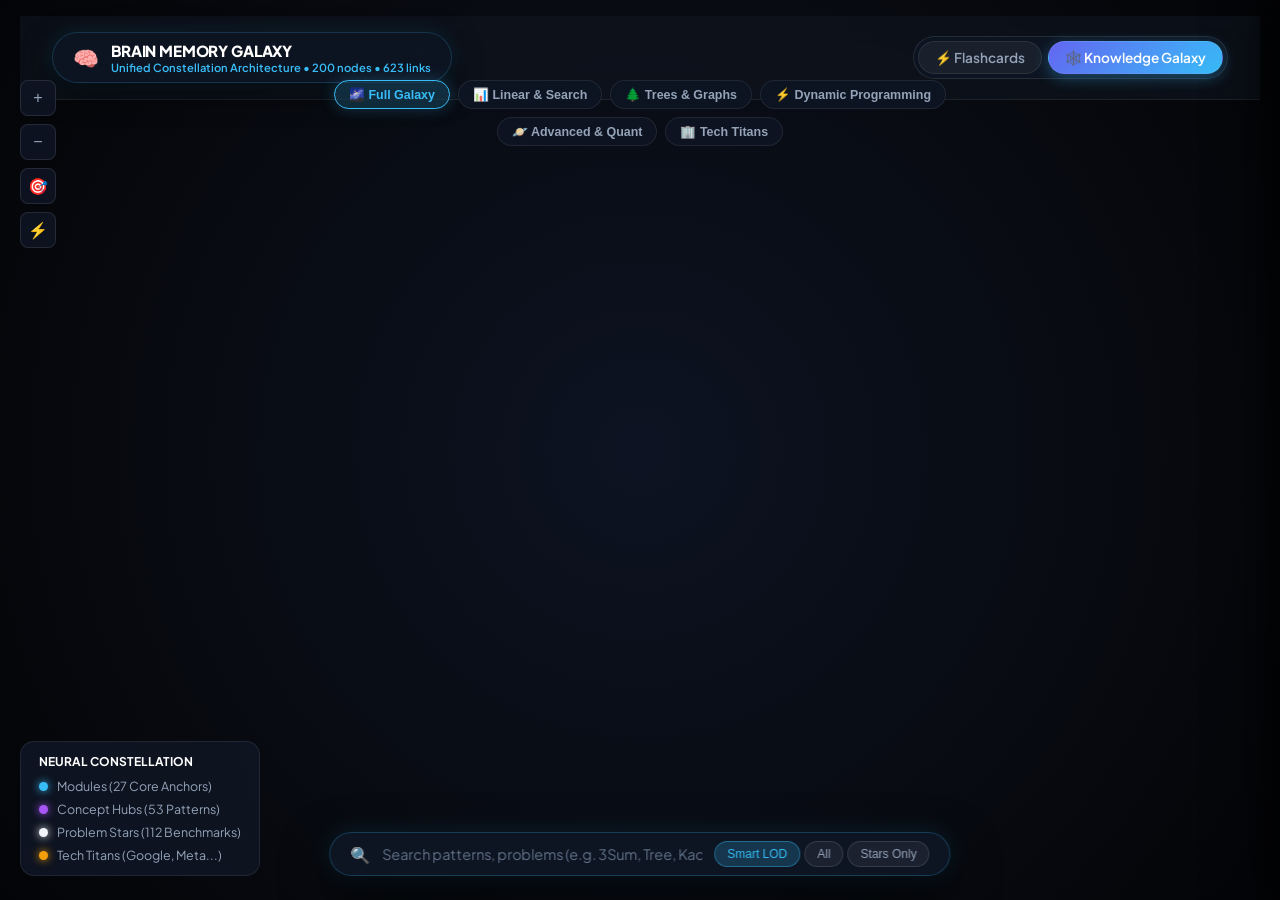
==== ui/graph.html @ ee2dd15b "feat(galaxy): unify constellation architecture, eliminate clumping, and add brain memory model" ====
<!DOCTYPE html>
<html lang="en">
<head>
  <meta charset="UTF-8">
  <meta name="viewport" content="width=device-width, initial-scale=1.0">
  <title>Brain Memory Galaxy — Nithin's Master DSA Knowledge Graph</title>
  <meta name="description" content="Luminous, organic constellation knowledge graph mapping 27 modules, 53 concepts, mental triggers, invariants, and progressive problem ladders.">
  <link rel="stylesheet" href="style.css">
  <script src="https://d3js.org/d3.v7.min.js"></script>
  <style>
    /* Luminous Deep Space Canvas Styling */
    body {
      overflow: hidden;
      margin: 0;
      padding: 0;
      background: radial-gradient(circle at 50% 50%, #0d1322 0%, #07090e 70%, #030407 100%);
      user-select: none;
      font-family: 'Plus Jakarta Sans', -apple-system, BlinkMacSystemFont, sans-serif;
    }

    #graph-container {
      position: absolute;
      top: 0;
      left: 0;
      width: 100vw;
      height: 100vh;
      z-index: 1;
    }

    /* Top Floating Navigation */
    .top-nav {
      position: absolute;
      top: 16px;
      left: 20px;
      right: 20px;
      display: flex;
      justify-content: space-between;
      align-items: center;
      z-index: 20;
      pointer-events: none;
    }

    .top-nav > * {
      pointer-events: auto;
    }

    .nav-brand {
      display: flex;
      align-items: center;
      gap: 12px;
      background: rgba(15, 22, 36, 0.85);
      backdrop-filter: blur(16px);
      border: 1px solid rgba(56, 189, 248, 0.2);
      padding: 8px 20px;
      border-radius: var(--radius-full);
      box-shadow: 0 10px 30px rgba(0,0,0,0.6), 0 0 20px rgba(56, 189, 248, 0.15);
    }

    .nav-tabs {
      display: flex;
      gap: 6px;
      background: rgba(15, 22, 36, 0.85);
      backdrop-filter: blur(16px);
      padding: 4px;
      border-radius: var(--radius-full);
      border: 1px solid rgba(255, 255, 255, 0.1);
    }

    .nav-btn {
      padding: 7px 16px;
      border-radius: var(--radius-full);
      font-size: 0.85rem;
      font-weight: 600;
      text-decoration: none;
      color: #94a3b8;
      transition: all 0.2s ease;
      display: flex;
      align-items: center;
      gap: 6px;
    }

    .nav-btn:hover {
      color: #ffffff;
      background: rgba(255, 255, 255, 0.06);
    }

    .nav-btn.active {
      background: linear-gradient(135deg, #6366f1, #38bdf8);
      color: #fff;
      box-shadow: 0 4px 15px rgba(56, 189, 248, 0.35);
    }

    /* Sector Quick-Filter Chips */
    .sector-chips-dock {
      position: absolute;
      top: 80px;
      left: 50%;
      transform: translateX(-50%);
      display: flex;
      gap: 8px;
      z-index: 20;
      flex-wrap: wrap;
      justify-content: center;
      max-width: 90vw;
    }

    .sector-chip {
      background: rgba(15, 22, 36, 0.85);
      backdrop-filter: blur(14px);
      border: 1px solid rgba(255, 255, 255, 0.08);
      color: #94a3b8;
      font-size: 0.78rem;
      font-weight: 600;
      padding: 6px 14px;
      border-radius: var(--radius-full);
      cursor: pointer;
      transition: all 0.2s ease;
      display: flex;
      align-items: center;
      gap: 6px;
    }

    .sector-chip:hover {
      color: #fff;
      border-color: rgba(56, 189, 248, 0.3);
      transform: translateY(-1px);
    }

    .sector-chip.active {
      background: rgba(56, 189, 248, 0.18);
      border-color: #38bdf8;
      color: #38bdf8;
      box-shadow: 0 0 15px rgba(56, 189, 248, 0.25);
    }

    /* HUD Controls */
    .hud-controls {
      position: absolute;
      top: 80px;
      left: 20px;
      display: flex;
      flex-direction: column;
      gap: 8px;
      z-index: 20;
    }

    .hud-btn {
      width: 36px;
      height: 36px;
      background: rgba(15, 22, 36, 0.85);
      backdrop-filter: blur(14px);
      border: 1px solid rgba(255, 255, 255, 0.1);
      color: #94a3b8;
      border-radius: var(--radius-sm);
      display: flex;
      align-items: center;
      justify-content: center;
      cursor: pointer;
      font-size: 1rem;
      transition: all 0.2s ease;
    }

    .hud-btn:hover {
      background: rgba(255, 255, 255, 0.15);
      color: #fff;
      border-color: #38bdf8;
    }

    /* Bottom Search & Filter Dock */
    .search-dock {
      position: absolute;
      bottom: 24px;
      left: 50%;
      transform: translateX(-50%);
      display: flex;
      align-items: center;
      gap: 12px;
      background: rgba(15, 22, 36, 0.92);
      backdrop-filter: blur(20px);
      padding: 8px 20px;
      border-radius: var(--radius-full);
      border: 1px solid rgba(56, 189, 248, 0.25);
      box-shadow: 0 20px 50px rgba(0,0,0,0.7), 0 0 25px rgba(56, 189, 248, 0.15);
      z-index: 20;
    }

    .search-dock input {
      background: transparent;
      border: none;
      outline: none;
      color: #f8fafc;
      font-family: inherit;
      font-size: 0.9rem;
      width: 320px;
    }

    .search-dock input::placeholder {
      color: #64748b;
    }

    .label-toggle-btn {
      background: rgba(255, 255, 255, 0.06);
      border: 1px solid rgba(255, 255, 255, 0.12);
      color: #94a3b8;
      font-size: 0.75rem;
      padding: 5px 12px;
      border-radius: var(--radius-full);
      cursor: pointer;
      transition: all 0.2s ease;
    }

    .label-toggle-btn:hover, .label-toggle-btn.active {
      background: rgba(56, 189, 248, 0.2);
      color: #38bdf8;
      border-color: rgba(56, 189, 248, 0.4);
    }

    /* Legend */
    .legend-dock {
      position: absolute;
      bottom: 24px;
      left: 20px;
      background: rgba(15, 22, 36, 0.88);
      backdrop-filter: blur(14px);
      border: 1px solid rgba(255, 255, 255, 0.08);
      padding: 12px 18px;
      border-radius: var(--radius-md);
      z-index: 20;
      font-size: 0.8rem;
      display: flex;
      flex-direction: column;
      gap: 7px;
    }

    .legend-item {
      display: flex;
      align-items: center;
      gap: 9px;
      color: #94a3b8;
      font-size: 0.78rem;
    }

    .legend-dot {
      width: 9px;
      height: 9px;
      border-radius: 50%;
    }

    /* Floating Cursor Tooltip Card */
    #nodeTooltip {
      position: absolute;
      pointer-events: none;
      background: rgba(13, 19, 32, 0.96);
      backdrop-filter: blur(16px);
      border: 1px solid rgba(56, 189, 248, 0.35);
      border-radius: var(--radius-md);
      padding: 10px 14px;
      box-shadow: 0 10px 30px rgba(0,0,0,0.8), 0 0 20px rgba(56, 189, 248, 0.2);
      z-index: 100;
      opacity: 0;
      transition: opacity 0.15s ease;
      max-width: 280px;
      transform: translate(15px, 15px);
    }

    #ttTitle {
      font-size: 0.85rem;
      font-weight: 700;
      color: #f8fafc;
      margin-bottom: 4px;
    }

    #ttSub {
      font-size: 0.72rem;
      color: #94a3b8;
      line-height: 1.3;
    }

    /* Right-Side Slide-Out Brain Memory Inspector */
    .inspector-panel {
      position: absolute;
      top: 0;
      right: 0;
      width: 440px;
      height: 100vh;
      background: rgba(10, 15, 26, 0.95);
      backdrop-filter: blur(28px);
      border-left: 1px solid rgba(56, 189, 248, 0.25);
      box-shadow: -15px 0 45px rgba(0,0,0,0.8);
      z-index: 50;
      transform: translateX(100%);
      transition: transform 0.35s cubic-bezier(0.16, 1, 0.3, 1);
      display: flex;
      flex-direction: column;
      overflow: hidden;
    }

    .inspector-panel.open {
      transform: translateX(0);
    }

    .inspector-header {
      padding: 20px 24px;
      border-bottom: 1px solid rgba(255, 255, 255, 0.08);
      display: flex;
      justify-content: space-between;
      align-items: center;
    }

    .inspector-header h2 {
      margin: 0;
      font-size: 1.1rem;
      font-weight: 700;
      color: #fff;
      display: flex;
      align-items: center;
      gap: 8px;
    }

    .close-inspector-btn {
      background: transparent;
      border: none;
      color: #94a3b8;
      font-size: 1.3rem;
      cursor: pointer;
      padding: 4px;
      line-height: 1;
      border-radius: var(--radius-sm);
      transition: all 0.2s ease;
    }

    .close-inspector-btn:hover {
      color: #fff;
      background: rgba(255, 255, 255, 0.1);
    }

    .inspector-body {
      padding: 24px;
      overflow-y: auto;
      flex: 1;
      display: flex;
      flex-direction: column;
      gap: 16px;
    }

    .inspector-type {
      display: inline-block;
      font-size: 0.72rem;
      font-weight: 700;
      text-transform: uppercase;
      letter-spacing: 0.05em;
      padding: 4px 10px;
      border-radius: var(--radius-full);
      margin-bottom: 4px;
    }

    .inspector-title {
      font-size: 1.25rem;
      font-weight: 800;
      color: #f8fafc;
      margin: 0;
      line-height: 1.3;
    }

    .badges-row {
      display: flex;
      flex-wrap: wrap;
      gap: 6px;
      margin-top: 4px;
    }

    .meta-badge {
      font-size: 0.72rem;
      padding: 3px 8px;
      border-radius: var(--radius-full);
      background: rgba(255, 255, 255, 0.06);
      border: 1px solid rgba(255, 255, 255, 0.1);
      color: #94a3b8;
    }

    .badge-easy { color: #10b981; border-color: rgba(16, 185, 129, 0.3); background: rgba(16, 185, 129, 0.1); }
    .badge-medium { color: #f59e0b; border-color: rgba(245, 158, 11, 0.3); background: rgba(245, 158, 11, 0.1); }
    .badge-hard { color: #ef4444; border-color: rgba(239, 68, 68, 0.3); background: rgba(239, 68, 68, 0.1); }

    /* Brain Memory Card Sections */
    .brain-section {
      background: rgba(15, 22, 36, 0.75);
      border: 1px solid rgba(255, 255, 255, 0.08);
      border-radius: var(--radius-md);
      padding: 14px 16px;
    }

    .brain-section-title {
      font-size: 0.75rem;
      font-weight: 700;
      text-transform: uppercase;
      letter-spacing: 0.05em;
      display: flex;
      align-items: center;
      gap: 6px;
      margin-bottom: 8px;
    }

    .brain-section-content {
      font-size: 0.85rem;
      color: #cbd5e1;
      line-height: 1.5;
    }

    /* Ladder Stepper */
    .ladder-stepper {
      display: flex;
      flex-direction: column;
      gap: 8px;
    }

    .ladder-btn {
      background: rgba(15, 22, 36, 0.9);
      border: 1px solid rgba(255, 255, 255, 0.1);
      border-radius: var(--radius-md);
      padding: 10px 14px;
      text-align: left;
      cursor: pointer;
      transition: all 0.2s ease;
      display: flex;
      flex-direction: column;
      gap: 3px;
    }

    .ladder-btn:hover {
      background: rgba(56, 189, 248, 0.15);
      border-color: #38bdf8;
      transform: translateX(3px);
    }

    .ladder-btn-label {
      font-size: 0.7rem;
      font-weight: 700;
      color: #38bdf8;
      text-transform: uppercase;
      letter-spacing: 0.05em;
    }

    .ladder-btn strong {
      font-size: 0.85rem;
      color: #f8fafc;
    }

    /* Chips container */
    .chips-group {
      display: flex;
      flex-wrap: wrap;
      gap: 6px;
      margin-top: 6px;
    }

    .hub-chip {
      background: rgba(255, 255, 255, 0.05);
      border: 1px solid rgba(255, 255, 255, 0.1);
      border-radius: var(--radius-full);
      padding: 4px 10px;
      font-size: 0.75rem;
      color: #cbd5e1;
      cursor: pointer;
      transition: all 0.2s ease;
    }

    .hub-chip:hover {
      background: rgba(56, 189, 248, 0.2);
      border-color: #38bdf8;
      color: #fff;
    }

    /* Code Viewer Area */
    .code-viewer-container {
      margin-top: 10px;
      border: 1px solid rgba(255, 255, 255, 0.08);
      border-radius: var(--radius-md);
      overflow: hidden;
      background: #090d16;
    }

    .code-toolbar {
      display: flex;
      justify-content: space-between;
      align-items: center;
      padding: 8px 12px;
      background: rgba(255, 255, 255, 0.04);
      border-bottom: 1px solid rgba(255, 255, 255, 0.06);
      font-size: 0.75rem;
      color: #94a3b8;
    }

    .code-pre {
      margin: 0;
      padding: 12px;
      font-family: 'JetBrains Mono', monospace;
      font-size: 0.78rem;
      line-height: 1.45;
      color: #e2e8f0;
      overflow-x: auto;
      max-height: 320px;
    }
  </style>
</head>
<body>

  <!-- Top Navigation Bar -->
  <header class="top-nav">
    <div class="nav-brand">
      <span style="font-size: 1.3rem;">🧠</span>
      <div>
        <div style="font-size: 0.95rem; font-weight: 800; color: #fff; letter-spacing: -0.01em;">
          BRAIN MEMORY GALAXY
        </div>
        <div style="font-size: 0.7rem; color: #38bdf8; font-weight: 600;">
          Unified Constellation Architecture • <span id="nodeCountBadge">Loading...</span>
        </div>
      </div>
    </div>

    <div class="nav-tabs">
      <a href="/" class="nav-btn">⚡ Flashcards</a>
      <a href="/graph.html" class="nav-btn active">🕸️ Knowledge Galaxy</a>
    </div>
  </header>

  <!-- Filter Chips Dock -->
  <div class="sector-chips-dock" id="sectorChipsDock">
    <button class="sector-chip active" data-filter="all">🌌 Full Galaxy</button>
    <button class="sector-chip" data-filter="Linear & Search">📊 Linear & Search</button>
    <button class="sector-chip" data-filter="Hierarchical & Graphs">🌲 Trees & Graphs</button>
    <button class="sector-chip" data-filter="Optimization & DP">⚡ Dynamic Programming</button>
    <button class="sector-chip" data-filter="Advanced & Quant">🪐 Advanced & Quant</button>
    <button class="sector-chip" data-filter="MNC">🏢 Tech Titans</button>
  </div>

  <!-- HUD Quick Controls -->
  <div class="hud-controls">
    <button class="hud-btn" id="btnZoomIn" title="Zoom In">+</button>
    <button class="hud-btn" id="btnZoomOut" title="Zoom Out">−</button>
    <button class="hud-btn" id="btnRecenter" title="Recenter Constellation">🎯</button>
    <button class="hud-btn" id="btnPulse" title="Pulse Neural Links">⚡</button>
  </div>

  <!-- Fullscreen WebGL/SVG Force Canvas -->
  <div id="graph-container"></div>

  <!-- Bottom Interactive Search & LOD Controls -->
  <div class="search-dock">
    <span>🔍</span>
    <input type="text" id="galaxySearch" placeholder="Search patterns, problems (e.g. 3Sum, Tree, Kadane)..." autocomplete="off">
    <div style="display: flex; gap: 4px;">
      <button class="label-toggle-btn active" id="btnLODSmart" title="Adaptive Smart Labels">Smart LOD</button>
      <button class="label-toggle-btn" id="btnLODAll" title="Show All Labels">All</button>
      <button class="label-toggle-btn" id="btnLODNone" title="Stars Only">Stars Only</button>
    </div>
  </div>

  <!-- Visual Legend -->
  <div class="legend-dock">
    <div style="font-weight: 700; color: #fff; font-size: 0.75rem; margin-bottom: 2px;">NEURAL CONSTELLATION</div>
    <div class="legend-item"><div class="legend-dot" style="background: #38bdf8; box-shadow: 0 0 8px #38bdf8;"></div> Modules (27 Core Anchors)</div>
    <div class="legend-item"><div class="legend-dot" style="background: #a855f7; box-shadow: 0 0 8px #a855f7;"></div> Concept Hubs (53 Patterns)</div>
    <div class="legend-item"><div class="legend-dot" style="background: #f1f5f9; box-shadow: 0 0 8px #f1f5f9;"></div> Problem Stars (112 Benchmarks)</div>
    <div class="legend-item"><div class="legend-dot" style="background: #f59e0b; box-shadow: 0 0 8px #f59e0b;"></div> Tech Titans (Google, Meta...)</div>
  </div>

  <!-- Floating Cursor Hover Tooltip -->
  <div id="nodeTooltip">
    <div id="ttTitle"></div>
    <div id="ttSub"></div>
  </div>

  <!-- Right Slide-Out Brain Memory Inspector -->
  <div class="inspector-panel" id="inspectorPanel">
    <div class="inspector-header">
      <h2><span>🧠</span> Brain Memory Card</h2>
      <button class="close-inspector-btn" id="btnCloseInspector">✕</button>
    </div>
    <div class="inspector-body" id="inspectorContent"></div>
  </div>

  <script>
    // Group Color Palette (Matches Obsidian & Reference Monitor)
    const GROUP_COLORS = {
      root: "#ffffff",
      module: "#38bdf8",     // Sky Blue / Cyan
      concept: "#a855f7",    // Electric Violet
      company: "#f59e0b",    // Radiant Amber / Gold
      problem: "#f1f5f9"     // Luminous Silver / White
    };

    const NODE_RADIUS = {
      root: 14,
      module: 8.5,
      concept: 5.8,
      company: 6.8,
      problem: 4.2
    };

    let graphData = null;
    let simulation = null;
    let svg = null;
    let g = null;
    let linkElements = null;
    let nodeElements = null;
    let textElements = null;
    let zoomBehavior = null;
    let currentZoom = 0.85;
    let labelMode = "smart";
    let selectedNodeId = null;
    let activeFilter = "all";

    const tooltip = document.getElementById("nodeTooltip");
    const ttTitle = document.getElementById("ttTitle");
    const ttSub = document.getElementById("ttSub");

    const width = window.innerWidth;
    const height = window.innerHeight;

    async function initGalaxy() {
      const resp = await fetch("graph_data.json");
      graphData = await resp.json();

      document.getElementById("nodeCountBadge").innerText = `${graphData.nodes.length} nodes • ${graphData.links.length} links`;

      svg = d3.select("#graph-container")
        .append("svg")
        .attr("width", width)
        .attr("height", height);

      // Defs for glowing stellar halos
      const defs = svg.append("defs");
      
      // Star glow filter
      const starFilter = defs.append("filter")
        .attr("id", "starGlow")
        .attr("x", "-50%")
        .attr("y", "-50%")
        .attr("width", "200%")
        .attr("height", "200%");
      starFilter.append("feGaussianBlur")
        .attr("stdDeviation", "2.5")
        .attr("result", "coloredBlur");
      const feMerge1 = starFilter.append("feMerge");
      feMerge1.append("feMergeNode").attr("in", "coloredBlur");
      feMerge1.append("feMergeNode").attr("in", "SourceGraphic");

      // Super glow for selected active node
      const activeFilter = defs.append("filter")
        .attr("id", "superGlow")
        .attr("x", "-50%")
        .attr("y", "-50%")
        .attr("width", "200%")
        .attr("height", "200%");
      activeFilter.append("feGaussianBlur")
        .attr("stdDeviation", "6.0")
        .attr("result", "coloredBlur");
      const feMerge2 = activeFilter.append("feMerge");
      feMerge2.append("feMergeNode").attr("in", "coloredBlur");
      feMerge2.append("feMergeNode").attr("in", "SourceGraphic");

      g = svg.append("g");

      zoomBehavior = d3.zoom()
        .scaleExtent([0.2, 6])
        .on("zoom", (e) => {
          currentZoom = e.transform.k;
          g.attr("transform", e.transform);
          updateLabelVisibility();
        });
      svg.call(zoomBehavior);

      // Force Simulation tuned for cohesive organic celestial sphere (No artificial 4 corners!)
      simulation = d3.forceSimulation(graphData.nodes)
        .force("link", d3.forceLink(graphData.links).id(d => d.id).distance(d => {
          if (d.type === "module-root") return 110;
          if (d.type === "module-concept") return 70;
          if (d.type === "ladder") return 45;
          if (d.type === "problem-company") return 65;
          return 50;
        }).strength(d => d.type === "ladder" ? 0.95 : (d.type === "module-root" ? 0.8 : 0.65)))
        .force("charge", d3.forceManyBody().strength(d => {
          if (d.group === "root") return -650;
          if (d.group === "module") return -220;
          if (d.group === "company") return -160;
          if (d.group === "concept") return -110;
          return -55;
        }))
        // Anti-Collision Physics: Ensures NO TWO NODES EVER COLLIDE OR OVERLAP!
        .force("collision", d3.forceCollide().radius(d => (NODE_RADIUS[d.group] || 4) + 14))
        .force("center", d3.forceCenter(width / 2, height / 2).strength(0.35));

      // 1. Render Visible Geometric Links (Crisp, luminescent threads!)
      linkElements = g.append("g")
        .attr("class", "links")
        .selectAll("line")
        .data(graphData.links)
        .join("line")
        .attr("stroke", d => {
          if (d.type === "ladder") return "rgba(168, 85, 247, 0.55)";   // Radiant Violet
          if (d.type === "problem-company") return "rgba(245, 158, 11, 0.45)"; // Warm Amber
          if (d.type === "module-root") return "rgba(56, 189, 248, 0.4)";    // Cyan
          return "rgba(148, 163, 184, 0.25)";                               // Silver lattice
        })
        .attr("stroke-width", d => d.type === "ladder" ? 1.6 : (d.type === "module-root" ? 1.4 : 0.95));

      // 2. Render Glowing Constellation Nodes
      nodeElements = g.append("g")
        .attr("class", "nodes")
        .selectAll("circle")
        .data(graphData.nodes)
        .join("circle")
        .attr("r", d => NODE_RADIUS[d.group] || 4)
        .attr("fill", d => GROUP_COLORS[d.group] || "#fff")
        .attr("stroke", d => {
          if (d.group === "problem") return "rgba(255, 255, 255, 0.75)";
          return GROUP_COLORS[d.group] || "#fff";
        })
        .attr("stroke-width", d => (d.group === "module" || d.group === "root") ? 2.2 : 1.2)
        .attr("filter", "url(#starGlow)")
        .attr("cursor", "pointer")
        .call(drag(simulation))
        .on("click", (e, d) => inspectBrainNode(d))
        .on("mouseenter", (e, d) => hoverNode(e, d))
        .on("mouseleave", () => unhover());

      // 3. Render High-Contrast Smart Labels
      textElements = g.append("g")
        .attr("class", "labels")
        .selectAll("text")
        .data(graphData.nodes)
        .join("text")
        .attr("class", "node-label")
        .attr("text-anchor", "middle")
        .attr("dy", d => (NODE_RADIUS[d.group] || 4) + 12)
        .attr("fill", d => GROUP_COLORS[d.group] || "#fff")
        .attr("font-size", d => d.group === "root" ? "12px" : (d.group === "module" ? "10px" : "8px"))
        .attr("font-weight", d => (d.group === "module" || d.group === "root" || d.group === "company") ? "700" : "500")
        .attr("opacity", d => (d.group === "root" || d.group === "module") ? 1 : 0)
        .text(d => d.name);

      simulation.on("tick", () => {
        linkElements
          .attr("x1", d => d.source.x)
          .attr("y1", d => d.source.y)
          .attr("x2", d => d.target.x)
          .attr("y2", d => d.target.y);

        nodeElements
          .attr("cx", d => d.x)
          .attr("cy", d => d.y);

        textElements
          .attr("x", d => d.x)
          .attr("y", d => d.y);
      });

      // Initial View: Centered gracefully
      svg.call(zoomBehavior.transform, d3.zoomIdentity.translate(width * 0.05, height * 0.05).scale(0.88));

      setupSearch();
      setupControls();
      setupFilterChips();
      updateLabelVisibility();
    }

    function drag(sim) {
      return d3.drag()
        .on("start", (e, d) => {
          if (!e.active) sim.alphaTarget(0.2).restart();
          d.fx = d.x;
          d.fy = d.y;
        })
        .on("drag", (e, d) => {
          d.fx = e.x;
          d.fy = e.y;
        })
        .on("end", (e, d) => {
          if (!e.active) sim.alphaTarget(0);
          d.fx = null;
          d.fy = null;
        });
    }

    function updateLabelVisibility(activeNeighborIds = null) {
      textElements.attr("opacity", d => {
        if (activeNeighborIds && activeNeighborIds.has(d.id)) return 1;
        if (selectedNodeId && d.id === selectedNodeId) return 1;

        if (labelMode === "none") return 0;
        if (labelMode === "all") return 1;

        // Smart Zoom-based Level of Detail (LOD) - No label collisions!
        if (d.group === "root" || d.group === "module") return 1;
        if (d.group === "company" && currentZoom > 1.0) return 1;
        if (d.group === "concept" && currentZoom > 1.4) return 1;
        if (d.group === "problem" && currentZoom > 2.2) return 1;

        return 0;
      });
    }

    // Surgical Brain Memory Interlink Highlighting
    function highlightSurgicalChain(target) {
      selectedNodeId = target.id;
      const directNeighbors = new Set();
      directNeighbors.add(target.id);

      graphData.links.forEach(l => {
        const sId = typeof l.source === "object" ? l.source.id : l.source;
        const tId = typeof l.target === "object" ? l.target.id : l.target;
        if (sId === target.id) directNeighbors.add(tId);
        if (tId === target.id) directNeighbors.add(sId);
      });

      // Focus lighting: connected neighbors stay 100% luminous, non-connected fade to 0.08
      nodeElements
        .attr("opacity", d => directNeighbors.has(d.id) ? 1 : 0.08)
        .attr("stroke", d => d.id === target.id ? "#38bdf8" : (GROUP_COLORS[d.group] || "#fff"))
        .attr("stroke-width", d => d.id === target.id ? 3.5 : 1.4)
        .attr("filter", d => d.id === target.id ? "url(#superGlow)" : "url(#starGlow)");

      // Neon energy beams for connected links
      linkElements
        .attr("opacity", l => {
          const sId = typeof l.source === "object" ? l.source.id : l.source;
          const tId = typeof l.target === "object" ? l.target.id : l.target;
          return (sId === target.id || tId === target.id) ? 1 : 0.04;
        })
        .attr("stroke", l => {
          const sId = typeof l.source === "object" ? l.source.id : l.source;
          const tId = typeof l.target === "object" ? l.target.id : l.target;
          if (sId === target.id || tId === target.id) {
            if (l.type === "ladder") return "#c084fc"; // Bright violet ladder
            if (l.type === "problem-company") return "#f59e0b"; // Warm gold
            return "#38bdf8"; // Radiant cyan
          }
          return "rgba(148, 163, 184, 0.25)";
        })
        .attr("stroke-width", l => {
          const sId = typeof l.source === "object" ? l.source.id : l.source;
          const tId = typeof l.target === "object" ? l.target.id : l.target;
          return (sId === target.id || tId === target.id) ? 2.8 : 0.95;
        });

      updateLabelVisibility(directNeighbors);
    }

    function hoverNode(event, target) {
      ttTitle.innerText = target.name;
      ttSub.innerText = `${target.type} • Click to inspect Brain Memory Schema`;
      tooltip.style.left = `${event.pageX}px`;
      tooltip.style.top = `${event.pageY}px`;
      tooltip.style.opacity = 1;

      if (selectedNodeId) return;
      highlightSurgicalChain(target);
    }

    function unhover() {
      tooltip.style.opacity = 0;
      if (selectedNodeId) return;

      nodeElements
        .attr("opacity", 1)
        .attr("filter", "url(#starGlow)")
        .attr("stroke-width", d => (d.group === "module" || d.group === "root") ? 2.2 : 1.2);

      linkElements
        .attr("opacity", 1)
        .attr("stroke", d => {
          if (d.type === "ladder") return "rgba(168, 85, 247, 0.55)";
          if (d.type === "problem-company") return "rgba(245, 158, 11, 0.45)";
          if (d.type === "module-root") return "rgba(56, 189, 248, 0.4)";
          return "rgba(148, 163, 184, 0.25)";
        })
        .attr("stroke-width", d => d.type === "ladder" ? 1.6 : (d.type === "module-root" ? 1.4 : 0.95));

      updateLabelVisibility();
    }

    // Inspect Brain Node on Click
    function inspectBrainNode(node) {
      highlightSurgicalChain(node);

      // Smooth camera pan and zoom to target
      svg.transition().duration(600).call(
        zoomBehavior.transform,
        d3.zoomIdentity.translate(width / 2 - node.x * 1.5, height / 2 - node.y * 1.5).scale(1.5)
      );

      const panel = document.getElementById("inspectorPanel");
      const content = document.getElementById("inspectorContent");
      const color = GROUP_COLORS[node.group] || "#38bdf8";

      let bodyHtml = "";

      if (node.group === "problem") {
        const d = node.details;
        const diffClass = (d.difficulty || "").toLowerCase() === "easy" ? "badge-easy" :
                          ((d.difficulty || "").toLowerCase() === "hard" ? "badge-hard" : "badge-medium");

        const prevBtn = d.ladder_prev ? `
          <button class="ladder-btn" onclick="flyToNodeId('prob:${d.ladder_prev}')">
            <span class="ladder-btn-label">⬅ Previous Foundation</span>
            <strong>${d.ladder_prev}</strong>
          </button>
        ` : `<div style="font-size: 0.75rem; color: #64748b; padding: 6px;">*Foundational pattern milestone*</div>`;

        const nextBtn = d.ladder_next ? `
          <button class="ladder-btn" onclick="flyToNodeId('prob:${d.ladder_next}')">
            <span class="ladder-btn-label">➔ Next Boss Level Variation</span>
            <strong>${d.ladder_next}</strong>
          </button>
        ` : `<div style="font-size: 0.75rem; color: #64748b; padding: 6px;">*Apex mastery pattern*</div>`;

        const compChips = (d.companies || []).map(c => `
          <span class="hub-chip" onclick="flyToNodeId('company:${c}')">🏢 ${c}</span>
        `).join("");

        bodyHtml = `
          <div class="badges-row">
            <span class="meta-badge ${diffClass}">${d.difficulty || "Medium"}</span>
            <span class="meta-badge">⏱️ ${d.complexity || "O(N)"}</span>
            <span class="meta-badge">🌐 ${d.cluster || "Core"}</span>
          </div>

          <div class="brain-section" style="border-left: 3px solid #38bdf8;">
            <div class="brain-section-title" style="color: #38bdf8;">
              <span>⚡</span> 15-Second Interview Mental Trigger
            </div>
            <div class="brain-section-content">${d.trigger}</div>
          </div>

          <div class="brain-section" style="border-left: 3px solid #10b981;">
            <div class="brain-section-title" style="color: #10b981;">
              <span>🛡️</span> The Golden Invariant
            </div>
            <div class="brain-section-content">${d.invariant}</div>
          </div>

          <div class="brain-section" style="border-left: 3px solid #f43f5e;">
            <div class="brain-section-title" style="color: #f43f5e;">
              <span>⚠️</span> Sneaky Interview Trap & Pitfall
            </div>
            <div class="brain-section-content">${d.pitfall}</div>
          </div>

          <div>
            <div class="brain-section-title" style="color: #c084fc;">
              <span>🪜</span> Progressive Pattern Ladder
            </div>
            <div class="ladder-stepper">
              ${prevBtn}
              ${nextBtn}
            </div>
          </div>

          <div class="brain-section">
            <div class="brain-section-title" style="color: #94a3b8;">
              <span>🔗</span> Interlinked Knowledge Hubs
            </div>
            <div class="chips-group">
              <span class="hub-chip" onclick="flyToNodeId('mod:${d.module}')">🌐 ${d.module}</span>
              <span class="hub-chip" onclick="flyToNodeId('concept:${d.concept}')">💡 ${d.concept}</span>
              ${compChips}
            </div>
          </div>

          ${d.code_path ? `
            <div class="code-viewer-container">
              <div class="code-toolbar">
                <span>💻 C++ Solution Code</span>
                <button class="label-toggle-btn active" onclick="loadSolutionCode('${d.code_path}')">Load / Toggle Code</button>
              </div>
              <div id="codeDisplayArea" style="display: none;"></div>
            </div>
          ` : ""}
        `;
      } else if (node.group === "module") {
        const d = node.details;
        bodyHtml = `
          <div class="brain-section" style="border-left: 3px solid #38bdf8;">
            <div class="brain-section-title" style="color: #38bdf8;">
              <span>🌐</span> Curriculum Focus
            </div>
            <div class="brain-section-content">${d.focus || d.title}</div>
          </div>
          <div class="brain-section">
            <div class="brain-section-title" style="color: #94a3b8;">
              <span>🏛️</span> Domain Cluster
            </div>
            <div class="brain-section-content">${d.cluster || "Core DSA"}</div>
          </div>
        `;
      } else if (node.group === "concept") {
        const d = node.details;
        bodyHtml = `
          <div class="brain-section" style="border-left: 3px solid #a855f7;">
            <div class="brain-section-title" style="color: #a855f7;">
              <span>💡</span> Algorithmic Mental Model
            </div>
            <div class="brain-section-content">${d.intuition}</div>
          </div>
          <div class="brain-section">
            <div class="brain-section-title" style="color: #38bdf8;">
              <span>🌐</span> Parent Module
            </div>
            <div class="chips-group">
              <span class="hub-chip" onclick="flyToNodeId('mod:${d.module}')">🌐 ${d.module}</span>
            </div>
          </div>
        `;
      } else if (node.group === "company") {
        bodyHtml = `
          <div class="brain-section" style="border-left: 3px solid #f59e0b;">
            <div class="brain-section-title" style="color: #f59e0b;">
              <span>🏢</span> Target MNC Archetype
            </div>
            <div class="brain-section-content">
              Top Tier-1 Tech Titan question bank. Connected problems represent frequently repeated MNC interview patterns.
            </div>
          </div>
        `;
      }

      content.innerHTML = `
        <span class="inspector-type" style="background: ${color}22; color: ${color}; border: 1px solid ${color}44;">${node.type}</span>
        <h3 class="inspector-title">${node.name}</h3>
        ${bodyHtml}
      `;

      panel.classList.add("open");
    }

    window.flyToNodeId = function(targetId) {
      const target = graphData.nodes.find(n => n.id === targetId || n.name === targetId);
      if (!target) return;
      inspectBrainNode(target);
    };

    window.loadSolutionCode = async function(relPath) {
      const area = document.getElementById("codeDisplayArea");
      if (!area) return;

      if (area.style.display === "block") {
        area.style.display = "none";
        return;
      }

      try {
        const resp = await fetch(`/api/file-content?path=${encodeURIComponent(relPath)}`);
        if (!resp.ok) {
          area.innerHTML = `<div style="padding: 12px; color: #f87171; font-size: 0.8rem;">Solution file: ${relPath}</div>`;
        } else {
          const data = await resp.json();
          const cleanCode = data.content.replace(/</g, "&lt;").replace(/>/g, "&gt;");
          area.innerHTML = `<pre class="code-pre"><code>${cleanCode}</code></pre>`;
        }
      } catch (e) {
        area.innerHTML = `<div style="padding: 12px; color: #f87171; font-size: 0.8rem;">Could not load solution path.</div>`;
      }
      area.style.display = "block";
    };

    function setupSearch() {
      const input = document.getElementById("galaxySearch");
      input.addEventListener("input", (e) => {
        const query = e.target.value.toLowerCase().trim();
        if (!query) {
          unhover();
          return;
        }

        const match = graphData.nodes.find(n => n.name.toLowerCase().includes(query));
        if (match) {
          highlightSurgicalChain(match);
        }
      });

      input.addEventListener("keydown", (e) => {
        if (e.key === "Enter") {
          const query = input.value.toLowerCase().trim();
          const match = graphData.nodes.find(n => n.name.toLowerCase().includes(query));
          if (match) {
            inspectBrainNode(match);
          }
        }
      });
    }

    function setupFilterChips() {
      const chips = document.querySelectorAll(".sector-chip");
      chips.forEach(chip => {
        chip.addEventListener("click", () => {
          chips.forEach(c => c.classList.remove("active"));
          chip.classList.add("active");

          const filter = chip.dataset.filter;
          activeFilter = filter;

          if (filter === "all") {
            nodeElements.attr("opacity", 1);
            linkElements.attr("opacity", 1);
            return;
          }

          if (filter === "MNC") {
            const mncIds = new Set();
            graphData.nodes.forEach(n => {
              if (n.group === "company" || (n.details && n.details.companies && n.details.companies.length > 0)) {
                mncIds.add(n.id);
              }
            });
            nodeElements.attr("opacity", d => mncIds.has(d.id) ? 1 : 0.08);
            linkElements.attr("opacity", l => {
              const sId = typeof l.source === "object" ? l.source.id : l.source;
              const tId = typeof l.target === "object" ? l.target.id : l.target;
              return (mncIds.has(sId) && mncIds.has(tId)) ? 1 : 0.05;
            });
            return;
          }

          const matchedIds = new Set();
          graphData.nodes.forEach(n => {
            if (n.details && n.details.cluster && n.details.cluster.includes(filter)) {
              matchedIds.add(n.id);
            }
          });

          // Expand to connected links
          graphData.links.forEach(l => {
            const sId = typeof l.source === "object" ? l.source.id : l.source;
            const tId = typeof l.target === "object" ? l.target.id : l.target;
            if (matchedIds.has(sId)) matchedIds.add(tId);
            if (matchedIds.has(tId)) matchedIds.add(sId);
          });

          nodeElements.attr("opacity", d => matchedIds.has(d.id) ? 1 : 0.08);
          linkElements.attr("opacity", l => {
            const sId = typeof l.source === "object" ? l.source.id : l.source;
            const tId = typeof l.target === "object" ? l.target.id : l.target;
            return (matchedIds.has(sId) && matchedIds.has(tId)) ? 1 : 0.05;
          });
        });
      });
    }

    function setupControls() {
      document.getElementById("btnZoomIn").addEventListener("click", () => {
        svg.transition().duration(300).call(zoomBehavior.scaleBy, 1.3);
      });
      document.getElementById("btnZoomOut").addEventListener("click", () => {
        svg.transition().duration(300).call(zoomBehavior.scaleBy, 0.7);
      });
      document.getElementById("btnRecenter").addEventListener("click", () => {
        selectedNodeId = null;
        unhover();
        svg.transition().duration(600).call(
          zoomBehavior.transform,
          d3.zoomIdentity.translate(width * 0.05, height * 0.05).scale(0.88)
        );
      });

      document.getElementById("btnCloseInspector").addEventListener("click", () => {
        document.getElementById("inspectorPanel").classList.remove("open");
        selectedNodeId = null;
        unhover();
      });

      // LOD Toggles
      const btnSmart = document.getElementById("btnLODSmart");
      const btnAll = document.getElementById("btnLODAll");
      const btnNone = document.getElementById("btnLODNone");

      btnSmart.addEventListener("click", () => {
        labelMode = "smart";
        btnSmart.classList.add("active");
        btnAll.classList.remove("active");
        btnNone.classList.remove("active");
        updateLabelVisibility();
      });

      btnAll.addEventListener("click", () => {
        labelMode = "all";
        btnAll.classList.add("active");
        btnSmart.classList.remove("active");
        btnNone.classList.remove("active");
        updateLabelVisibility();
      });

      btnNone.addEventListener("click", () => {
        labelMode = "none";
        btnNone.classList.add("active");
        btnSmart.classList.remove("active");
        btnAll.classList.remove("active");
        updateLabelVisibility();
      });

      // Pulse Effect
      document.getElementById("btnPulse").addEventListener("click", () => {
        linkElements.transition().duration(350)
          .attr("stroke", "#38bdf8")
          .attr("stroke-width", 2.5)
          .transition().duration(600)
          .attr("stroke", d => {
            if (d.type === "ladder") return "rgba(168, 85, 247, 0.55)";
            if (d.type === "problem-company") return "rgba(245, 158, 11, 0.45)";
            if (d.type === "module-root") return "rgba(56, 189, 248, 0.4)";
            return "rgba(148, 163, 184, 0.25)";
          })
          .attr("stroke-width", d => d.type === "ladder" ? 1.6 : (d.type === "module-root" ? 1.4 : 0.95));
      });
    }

    // Launch Galaxy
    initGalaxy();
  </script>
</body>
</html>
---- ui/style.css ----
@import url('https://fonts.googleapis.com/css2?family=JetBrains+Mono:wght@400;500;700&family=Outfit:wght@300;400;500;600;700;800&family=Plus+Jakarta+Sans:wght@400;500;600;700&display=swap');

:root {
  --bg-deep: #07090e;
  --bg-surface: #0f141f;
  --bg-card: rgba(19, 26, 42, 0.75);
  --bg-card-hover: rgba(27, 37, 59, 0.85);
  --border-subtle: rgba(255, 255, 255, 0.08);
  --border-glow: rgba(56, 189, 248, 0.35);

  --accent-cyan: #38bdf8;
  --accent-indigo: #6366f1;
  --accent-purple: #a855f7;
  --accent-emerald: #10b981;
  --accent-rose: #f43f5e;
  --accent-amber: #f59e0b;

  --text-main: #f8fafc;
  --text-muted: #94a3b8;
  --text-dim: #64748b;

  --font-heading: 'Outfit', sans-serif;
  --font-body: 'Plus Jakarta Sans', sans-serif;
  --font-mono: 'JetBrains Mono', monospace;

  --radius-sm: 8px;
  --radius-md: 14px;
  --radius-lg: 22px;
  --radius-full: 9999px;
  
  --shadow-card: 0 20px 40px -15px rgba(0, 0, 0, 0.7);
  --shadow-glow: 0 0 25px -5px rgba(56, 189, 248, 0.25);
}

* {
  margin: 0;
  padding: 0;
  box-sizing: border-box;
}

body {
  background: radial-gradient(circle at 15% 15%, rgba(99, 102, 241, 0.12) 0%, transparent 40%),
              radial-gradient(circle at 85% 20%, rgba(56, 189, 248, 0.12) 0%, transparent 40%),
              radial-gradient(circle at 50% 80%, rgba(168, 85, 247, 0.08) 0%, transparent 50%),
              var(--bg-deep);
  background-attachment: fixed;
  color: var(--text-main);
  font-family: var(--font-body);
  min-height: 100vh;
  display: flex;
  flex-direction: column;
  overflow-x: hidden;
}

/* Custom Scrollbar */
::-webkit-scrollbar {
  width: 8px;
  height: 8px;
}
::-webkit-scrollbar-track {
  background: var(--bg-surface);
}
::-webkit-scrollbar-thumb {
  background: #1e293b;
  border-radius: var(--radius-full);
}
::-webkit-scrollbar-thumb:hover {
  background: #334155;
}

/* App Header */
header {
  border-bottom: 1px solid var(--border-subtle);
  background: rgba(15, 20, 31, 0.7);
  backdrop-filter: blur(16px);
  position: sticky;
  top: 0;
  z-index: 50;
  padding: 16px 32px;
  display: flex;
  align-items: center;
  justify-content: space-between;
}

.brand-wrapper {
  display: flex;
  align-items: center;
  gap: 12px;
}

.brand-icon {
  width: 40px;
  height: 40px;
  border-radius: var(--radius-md);
  background: linear-gradient(135deg, var(--accent-cyan), var(--accent-indigo));
  display: flex;
  align-items: center;
  justify-content: center;
  font-size: 20px;
  box-shadow: 0 4px 15px rgba(56, 189, 248, 0.4);
}

.brand-title {
  font-family: var(--font-heading);
  font-weight: 800;
  font-size: 22px;
  letter-spacing: -0.5px;
  background: linear-gradient(to right, #ffffff, #cbd5e1);
  -webkit-background-clip: text;
  -webkit-text-fill-color: transparent;
}

.brand-subtitle {
  font-size: 12px;
  color: var(--accent-cyan);
  font-weight: 600;
  letter-spacing: 0.5px;
  text-transform: uppercase;
}

.stats-bar {
  display: flex;
  align-items: center;
  gap: 24px;
}

.stat-item {
  display: flex;
  align-items: center;
  gap: 8px;
  background: rgba(255, 255, 255, 0.04);
  padding: 6px 14px;
  border-radius: var(--radius-full);
  border: 1px solid var(--border-subtle);
  font-size: 13px;
  font-weight: 500;
}

.stat-dot {
  width: 8px;
  height: 8px;
  border-radius: 50%;
}
.stat-dot.cyan { background: var(--accent-cyan); box-shadow: 0 0 8px var(--accent-cyan); }
.stat-dot.amber { background: var(--accent-amber); box-shadow: 0 0 8px var(--accent-amber); }
.stat-dot.emerald { background: var(--accent-emerald); box-shadow: 0 0 8px var(--accent-emerald); }

/* Main Container */
main {
  max-width: 1280px;
  margin: 0 auto;
  padding: 28px 24px 60px;
  width: 100%;
  flex: 1;
  display: flex;
  flex-direction: column;
  gap: 28px;
}

/* Control & Filter Strip */
.controls-container {
  display: flex;
  flex-direction: column;
  gap: 16px;
  background: rgba(15, 20, 31, 0.5);
  border: 1px solid var(--border-subtle);
  border-radius: var(--radius-lg);
  padding: 18px 22px;
  backdrop-filter: blur(12px);
}

.filter-row-top {
  display: flex;
  align-items: center;
  gap: 14px;
  flex-wrap: wrap;
}

.search-input-wrapper {
  position: relative;
  flex: 1;
  min-width: 260px;
}

.search-input-wrapper input {
  width: 100%;
  background: rgba(255, 255, 255, 0.05);
  border: 1px solid var(--border-subtle);
  border-radius: var(--radius-md);
  padding: 10px 14px 10px 38px;
  color: var(--text-main);
  font-size: 14px;
  font-family: var(--font-body);
  outline: none;
  transition: all 0.2s ease;
}

.search-input-wrapper input:focus {
  border-color: var(--accent-cyan);
  background: rgba(255, 255, 255, 0.08);
  box-shadow: 0 0 15px -3px rgba(56, 189, 248, 0.3);
}

.search-icon {
  position: absolute;
  left: 14px;
  top: 50%;
  transform: translateY(-50%);
  color: var(--text-dim);
  font-size: 14px;
  pointer-events: none;
}

.tab-group {
  display: flex;
  gap: 8px;
  flex-wrap: wrap;
}

.filter-btn {
  background: rgba(255, 255, 255, 0.05);
  border: 1px solid var(--border-subtle);
  color: var(--text-muted);
  padding: 8px 16px;
  border-radius: var(--radius-full);
  font-size: 13px;
  font-weight: 600;
  cursor: pointer;
  transition: all 0.2s ease;
}

.filter-btn:hover {
  background: rgba(255, 255, 255, 0.1);
  color: var(--text-main);
}

.filter-btn.active {
  background: linear-gradient(135deg, var(--accent-cyan), var(--accent-indigo));
  color: #ffffff;
  border-color: transparent;
  box-shadow: 0 4px 12px rgba(56, 189, 248, 0.3);
}

.filter-tags-scroll {
  display: flex;
  gap: 8px;
  overflow-x: auto;
  padding-bottom: 4px;
  scrollbar-width: thin;
}

.tag-chip {
  padding: 4px 12px;
  border-radius: var(--radius-sm);
  background: rgba(255, 255, 255, 0.03);
  border: 1px solid var(--border-subtle);
  font-size: 12px;
  color: var(--text-dim);
  cursor: pointer;
  white-space: nowrap;
  transition: all 0.15s ease;
}

.tag-chip:hover, .tag-chip.active {
  background: rgba(56, 189, 248, 0.12);
  color: var(--accent-cyan);
  border-color: rgba(56, 189, 248, 0.3);
}

/* Flashcard Arena */
.flashcard-arena {
  display: flex;
  flex-direction: column;
  align-items: center;
  gap: 24px;
  margin: 10px 0;
}

.card-perspective {
  perspective: 1600px;
  width: 100%;
  max-width: 820px;
  height: 480px;
}

.flashcard-flipper {
  width: 100%;
  height: 100%;
  position: relative;
  transform-style: preserve-3d;
  transition: transform 0.6s cubic-bezier(0.4, 0, 0.2, 1);
  cursor: pointer;
}

.flashcard-flipper.flipped {
  transform: rotateY(180deg);
}

.card-face {
  position: absolute;
  width: 100%;
  height: 100%;
  backface-visibility: hidden;
  -webkit-backface-visibility: hidden;
  border-radius: var(--radius-lg);
  padding: 32px 36px;
  background: var(--bg-card);
  border: 1px solid var(--border-subtle);
  box-shadow: var(--shadow-card);
  display: flex;
  flex-direction: column;
  justify-content: space-between;
  backdrop-filter: blur(20px);
  transition: border-color 0.3s ease, box-shadow 0.3s ease;
}

.card-perspective:hover .card-face {
  border-color: rgba(56, 189, 248, 0.3);
  box-shadow: var(--shadow-card), var(--shadow-glow);
}

.card-face.card-back {
  transform: rotateY(180deg);
  background: rgba(13, 19, 33, 0.95);
  border-color: rgba(99, 102, 241, 0.3);
}

/* Card Header & Badges */
.card-top {
  display: flex;
  justify-content: space-between;
  align-items: flex-start;
  gap: 12px;
}

.badge-row {
  display: flex;
  flex-wrap: wrap;
  gap: 8px;
  align-items: center;
}

.badge {
  font-size: 11px;
  font-weight: 700;
  text-transform: uppercase;
  letter-spacing: 0.5px;
  padding: 4px 10px;
  border-radius: var(--radius-sm);
  display: inline-flex;
  align-items: center;
  gap: 5px;
}

.badge-easy { background: rgba(16, 185, 129, 0.15); color: #34d399; border: 1px solid rgba(16, 185, 129, 0.3); }
.badge-medium { background: rgba(245, 158, 11, 0.15); color: #fbbf24; border: 1px solid rgba(245, 158, 11, 0.3); }
.badge-hard { background: rgba(244, 63, 94, 0.15); color: #fb7185; border: 1px solid rgba(244, 63, 94, 0.3); }

.badge-company {
  background: rgba(99, 102, 241, 0.15);
  color: #818cf8;
  border: 1px solid rgba(99, 102, 241, 0.3);
}

.badge-pattern {
  background: rgba(56, 189, 248, 0.12);
  color: var(--accent-cyan);
  border: 1px solid rgba(56, 189, 248, 0.25);
}

.card-counter {
  font-family: var(--font-mono);
  font-size: 13px;
  color: var(--text-dim);
  font-weight: 600;
}

/* Card Body Content */
.card-content {
  flex: 1;
  display: flex;
  flex-direction: column;
  justify-content: center;
  gap: 16px;
  margin: 16px 0;
}

.problem-title {
  font-family: var(--font-heading);
  font-size: 28px;
  font-weight: 700;
  line-height: 1.25;
  color: #ffffff;
}

.problem-teaser {
  color: var(--text-muted);
  font-size: 15px;
  line-height: 1.6;
}

.constraints-box {
  background: rgba(255, 255, 255, 0.03);
  border-left: 3px solid var(--accent-cyan);
  padding: 10px 14px;
  border-radius: 0 var(--radius-sm) var(--radius-sm) 0;
  font-family: var(--font-mono);
  font-size: 12px;
  color: var(--text-muted);
}

/* Back Face Content */
.back-section {
  display: flex;
  flex-direction: column;
  gap: 14px;
}

.solution-pattern-tag {
  display: flex;
  align-items: center;
  gap: 8px;
  font-family: var(--font-heading);
  font-size: 18px;
  font-weight: 700;
  color: var(--accent-cyan);
}

.complexity-pill-row {
  display: flex;
  gap: 12px;
}

.comp-pill {
  background: rgba(255, 255, 255, 0.05);
  border: 1px solid var(--border-subtle);
  padding: 4px 12px;
  border-radius: var(--radius-full);
  font-family: var(--font-mono);
  font-size: 12px;
  color: var(--text-muted);
}
.comp-pill span {
  color: var(--accent-emerald);
  font-weight: 700;
}

.code-snippet-box {
  background: #090d16;
  border: 1px solid rgba(255, 255, 255, 0.08);
  border-radius: var(--radius-md);
  padding: 14px 16px;
  font-family: var(--font-mono);
  font-size: 13px;
  line-height: 1.5;
  color: #38bdf8;
  max-height: 170px;
  overflow-y: auto;
  white-space: pre;
}

.pitfall-box {
  background: rgba(244, 63, 94, 0.08);
  border: 1px solid rgba(244, 63, 94, 0.2);
  border-radius: var(--radius-sm);
  padding: 10px 14px;
  font-size: 13px;
  color: #fda4af;
  display: flex;
  align-items: flex-start;
  gap: 8px;
}

/* Card Bottom Hint */
.card-bottom {
  display: flex;
  justify-content: space-between;
  align-items: center;
  font-size: 12px;
  color: var(--text-dim);
  border-top: 1px solid var(--border-subtle);
  padding-top: 12px;
}

.flip-hint {
  display: flex;
  align-items: center;
  gap: 6px;
}
.kbd {
  background: rgba(255, 255, 255, 0.1);
  padding: 2px 6px;
  border-radius: 4px;
  font-family: var(--font-mono);
  font-size: 11px;
}

/* Flashcard Action Toolbar */
.action-toolbar {
  display: flex;
  align-items: center;
  gap: 16px;
  width: 100%;
  max-width: 820px;
  justify-content: space-between;
}

.nav-btn {
  background: rgba(255, 255, 255, 0.05);
  border: 1px solid var(--border-subtle);
  color: var(--text-main);
  padding: 10px 18px;
  border-radius: var(--radius-md);
  font-size: 14px;
  font-weight: 600;
  cursor: pointer;
  display: flex;
  align-items: center;
  gap: 8px;
  transition: all 0.2s ease;
}

.nav-btn:hover:not(:disabled) {
  background: rgba(255, 255, 255, 0.12);
  transform: translateY(-2px);
}
.nav-btn:disabled {
  opacity: 0.3;
  cursor: not-allowed;
}

.rating-group {
  display: flex;
  gap: 10px;
}

.rate-btn {
  padding: 10px 18px;
  border-radius: var(--radius-md);
  font-size: 13px;
  font-weight: 700;
  cursor: pointer;
  border: 1px solid transparent;
  transition: all 0.2s cubic-bezier(0.4, 0, 0.2, 1);
  display: flex;
  align-items: center;
  gap: 6px;
}

.rate-btn:hover {
  transform: translateY(-2px);
}

.rate-btn.again {
  background: rgba(244, 63, 94, 0.15);
  color: #fb7185;
  border-color: rgba(244, 63, 94, 0.3);
}
.rate-btn.again:hover {
  background: rgba(244, 63, 94, 0.25);
  box-shadow: 0 4px 15px rgba(244, 63, 94, 0.3);
}

.rate-btn.hard {
  background: rgba(245, 158, 11, 0.15);
  color: #fbbf24;
  border-color: rgba(245, 158, 11, 0.3);
}
.rate-btn.hard:hover {
  background: rgba(245, 158, 11, 0.25);
  box-shadow: 0 4px 15px rgba(245, 158, 11, 0.3);
}

.rate-btn.good {
  background: rgba(16, 185, 129, 0.15);
  color: #34d399;
  border-color: rgba(16, 185, 129, 0.3);
}
.rate-btn.good:hover {
  background: rgba(16, 185, 129, 0.25);
  box-shadow: 0 4px 15px rgba(16, 185, 129, 0.3);
}

/* Problem Table Grid View */
.table-section {
  margin-top: 20px;
  background: rgba(15, 20, 31, 0.6);
  border: 1px solid var(--border-subtle);
  border-radius: var(--radius-lg);
  padding: 24px;
  backdrop-filter: blur(14px);
}

.section-header-row {
  display: flex;
  justify-content: space-between;
  align-items: center;
  margin-bottom: 18px;
}

.section-title {
  font-family: var(--font-heading);
  font-size: 18px;
  font-weight: 700;
  color: #ffffff;
}

.problem-grid-list {
  display: grid;
  grid-template-columns: repeat(auto-fill, minmax(280px, 1fr));
  gap: 14px;
}

.mini-card {
  background: rgba(255, 255, 255, 0.03);
  border: 1px solid var(--border-subtle);
  border-radius: var(--radius-md);
  padding: 16px;
  cursor: pointer;
  transition: all 0.2s ease;
  display: flex;
  flex-direction: column;
  gap: 8px;
}

.mini-card:hover {
  background: rgba(255, 255, 255, 0.07);
  border-color: var(--accent-cyan);
  transform: translateY(-2px);
  box-shadow: 0 8px 20px rgba(0, 0, 0, 0.4);
}

.mini-card-title {
  font-weight: 600;
  font-size: 15px;
  color: #ffffff;
}

.mini-card-meta {
  display: flex;
  justify-content: space-between;
  align-items: center;
  font-size: 11px;
}

/* Responsive adjustments */
@media (max-width: 768px) {
  header {
    padding: 14px 18px;
    flex-direction: column;
    gap: 12px;
  }
  .card-perspective {
    height: 540px;
  }
  .card-face {
    padding: 20px 22px;
  }
  .action-toolbar {
    flex-direction: column;
    gap: 12px;
  }
  .rating-group {
    width: 100%;
    justify-content: space-between;
  }
}
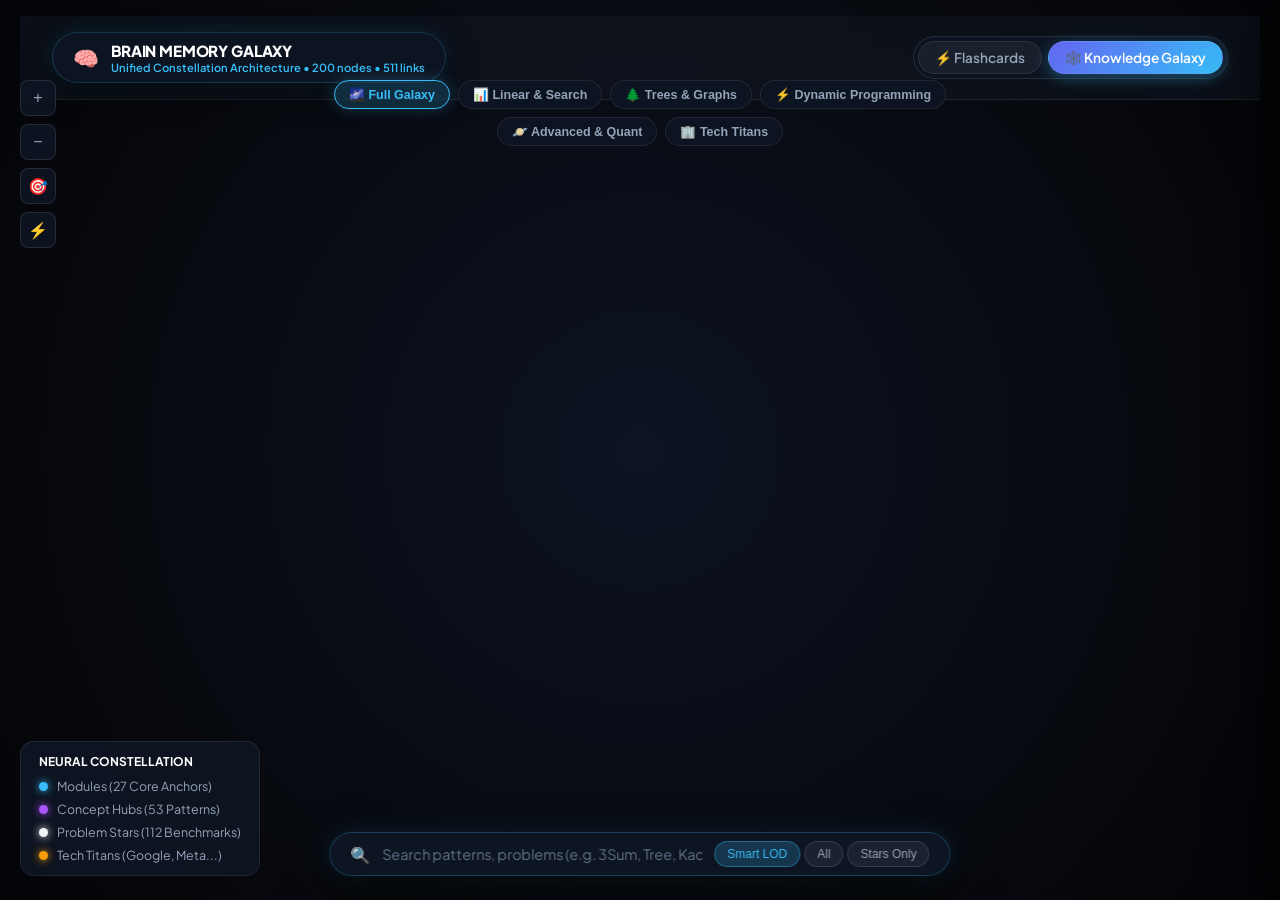
==== commit f8b96b81: "feat(obsidian): format all problem notes with executive cards, callouts, invariants, and clean graph" ====
--- a/ui/graph.html
+++ b/ui/graph.html
@@ -246,6 +246,18 @@
       border-radius: 50%;
     }
 
+    /* Quadrant Watermark Anchors */
+    .quadrant-label {
+      position: absolute;
+      font-size: 0.75rem;
+      font-weight: 800;
+      text-transform: uppercase;
+      letter-spacing: 0.15em;
+      color: rgba(255, 255, 255, 0.15);
+      pointer-events: none;
+      z-index: 5;
+    }
+
     /* Floating Cursor Tooltip Card */
     #nodeTooltip {
       position: absolute;
@@ -283,7 +295,7 @@
       right: 0;
       width: 440px;
       height: 100vh;
-      background: rgba(10, 15, 26, 0.95);
+      background: rgba(10, 15, 26, 0.96);
       backdrop-filter: blur(28px);
       border-left: 1px solid rgba(56, 189, 248, 0.25);
       box-shadow: -15px 0 45px rgba(0,0,0,0.8);
@@ -551,7 +563,7 @@
     <span>🔍</span>
     <input type="text" id="galaxySearch" placeholder="Search patterns, problems (e.g. 3Sum, Tree, Kadane)..." autocomplete="off">
     <div style="display: flex; gap: 4px;">
-      <button class="label-toggle-btn active" id="btnLODSmart" title="Adaptive Smart Labels">Smart LOD</button>
+      <button class="label-toggle-btn active" id="btnLODSmart" title="Adaptive Smart Labels (Anti-Collision)">Smart LOD</button>
       <button class="label-toggle-btn" id="btnLODAll" title="Show All Labels">All</button>
       <button class="label-toggle-btn" id="btnLODNone" title="Stars Only">Stars Only</button>
     </div>
@@ -594,9 +606,9 @@
     const NODE_RADIUS = {
       root: 14,
       module: 8.5,
-      concept: 5.8,
-      company: 6.8,
-      problem: 4.2
+      concept: 5.5,
+      company: 6.5,
+      problem: 4.0
     };
 
     let graphData = null;
@@ -641,7 +653,7 @@
         .attr("width", "200%")
         .attr("height", "200%");
       starFilter.append("feGaussianBlur")
-        .attr("stdDeviation", "2.5")
+        .attr("stdDeviation", "2.2")
         .attr("result", "coloredBlur");
       const feMerge1 = starFilter.append("feMerge");
       feMerge1.append("feMergeNode").attr("in", "coloredBlur");
@@ -664,7 +676,7 @@
       g = svg.append("g");
 
       zoomBehavior = d3.zoom()
-        .scaleExtent([0.2, 6])
+        .scaleExtent([0.25, 6])
         .on("zoom", (e) => {
           currentZoom = e.transform.k;
           g.attr("transform", e.transform);
@@ -672,25 +684,53 @@
         });
       svg.call(zoomBehavior);
 
-      // Force Simulation tuned for cohesive organic celestial sphere (No artificial 4 corners!)
+      // Force Simulation: Soft quadrant cluster guidance eliminates messy clumping!
       simulation = d3.forceSimulation(graphData.nodes)
         .force("link", d3.forceLink(graphData.links).id(d => d.id).distance(d => {
-          if (d.type === "module-root") return 110;
-          if (d.type === "module-concept") return 70;
-          if (d.type === "ladder") return 45;
-          if (d.type === "problem-company") return 65;
+          if (d.type === "module-root") return 130;
+          if (d.type === "module-concept") return 75;
+          if (d.type === "ladder") return 40;
+          if (d.type === "problem-company") return 90;
           return 50;
-        }).strength(d => d.type === "ladder" ? 0.95 : (d.type === "module-root" ? 0.8 : 0.65)))
+        }).strength(d => {
+          if (d.type === "problem-company") return 0.04; // Very gentle company spring so it never clumps
+          if (d.type === "ladder") return 0.95;
+          if (d.type === "module-root") return 0.7;
+          return 0.65;
+        }))
         .force("charge", d3.forceManyBody().strength(d => {
-          if (d.group === "root") return -650;
-          if (d.group === "module") return -220;
-          if (d.group === "company") return -160;
-          if (d.group === "concept") return -110;
+          if (d.group === "root") return -800;
+          if (d.group === "module") return -300;
+          if (d.group === "company") return -180;
+          if (d.group === "concept") return -120;
           return -55;
         }))
-        // Anti-Collision Physics: Ensures NO TWO NODES EVER COLLIDE OR OVERLAP!
-        .force("collision", d3.forceCollide().radius(d => (NODE_RADIUS[d.group] || 4) + 14))
-        .force("center", d3.forceCenter(width / 2, height / 2).strength(0.35));
+        // Anti-Collision Physics: Generous collision buffer ensures ZERO overlap
+        .force("collision", d3.forceCollide().radius(d => {
+          if (d.group === "root") return 40;
+          if (d.group === "module") return 45;
+          if (d.group === "company") return 30;
+          if (d.group === "concept") return 22;
+          return 14;
+        }))
+        .force("center", d3.forceCenter(width / 2, height / 2).strength(0.25))
+        // Natural Quadrant Guiding Force (Keeps modules beautifully organized into their 4 domains)
+        .force("quadrantX", d3.forceX(d => {
+          if (d.group === "root") return width / 2;
+          if (d.details && d.details.cluster === "Linear & Search") return width * 0.32;
+          if (d.details && d.details.cluster === "Hierarchical & Graphs") return width * 0.68;
+          if (d.details && d.details.cluster === "Optimization & DP") return width * 0.32;
+          if (d.details && d.details.cluster === "Advanced & Quant") return width * 0.68;
+          return width / 2;
+        }).strength(d => d.group === "module" ? 0.42 : (d.group === "concept" ? 0.25 : 0.06)))
+        .force("quadrantY", d3.forceY(d => {
+          if (d.group === "root") return height / 2;
+          if (d.details && d.details.cluster === "Linear & Search") return height * 0.32;
+          if (d.details && d.details.cluster === "Hierarchical & Graphs") return height * 0.32;
+          if (d.details && d.details.cluster === "Optimization & DP") return height * 0.68;
+          if (d.details && d.details.cluster === "Advanced & Quant") return height * 0.68;
+          return height / 2;
+        }).strength(d => d.group === "module" ? 0.42 : (d.group === "concept" ? 0.25 : 0.06)));
 
       // 1. Render Visible Geometric Links (Crisp, luminescent threads!)
       linkElements = g.append("g")
@@ -699,12 +739,12 @@
         .data(graphData.links)
         .join("line")
         .attr("stroke", d => {
-          if (d.type === "ladder") return "rgba(168, 85, 247, 0.55)";   // Radiant Violet
-          if (d.type === "problem-company") return "rgba(245, 158, 11, 0.45)"; // Warm Amber
-          if (d.type === "module-root") return "rgba(56, 189, 248, 0.4)";    // Cyan
-          return "rgba(148, 163, 184, 0.25)";                               // Silver lattice
+          if (d.type === "ladder") return "rgba(168, 85, 247, 0.55)";
+          if (d.type === "problem-company") return "rgba(245, 158, 11, 0.25)";
+          if (d.type === "module-root") return "rgba(56, 189, 248, 0.35)";
+          return "rgba(148, 163, 184, 0.22)";
         })
-        .attr("stroke-width", d => d.type === "ladder" ? 1.6 : (d.type === "module-root" ? 1.4 : 0.95));
+        .attr("stroke-width", d => d.type === "ladder" ? 1.5 : (d.type === "module-root" ? 1.3 : 0.85));
 
       // 2. Render Glowing Constellation Nodes
       nodeElements = g.append("g")
@@ -715,7 +755,7 @@
         .attr("r", d => NODE_RADIUS[d.group] || 4)
         .attr("fill", d => GROUP_COLORS[d.group] || "#fff")
         .attr("stroke", d => {
-          if (d.group === "problem") return "rgba(255, 255, 255, 0.75)";
+          if (d.group === "problem") return "rgba(255, 255, 255, 0.7)";
           return GROUP_COLORS[d.group] || "#fff";
         })
         .attr("stroke-width", d => (d.group === "module" || d.group === "root") ? 2.2 : 1.2)
@@ -726,7 +766,7 @@
         .on("mouseenter", (e, d) => hoverNode(e, d))
         .on("mouseleave", () => unhover());
 
-      // 3. Render High-Contrast Smart Labels
+      // 3. Render High-Contrast Smart Labels (No overlapping text!)
       textElements = g.append("g")
         .attr("class", "labels")
         .selectAll("text")
@@ -736,9 +776,9 @@
         .attr("text-anchor", "middle")
         .attr("dy", d => (NODE_RADIUS[d.group] || 4) + 12)
         .attr("fill", d => GROUP_COLORS[d.group] || "#fff")
-        .attr("font-size", d => d.group === "root" ? "12px" : (d.group === "module" ? "10px" : "8px"))
+        .attr("font-size", d => d.group === "root" ? "12px" : (d.group === "module" ? "9.5px" : "8px"))
         .attr("font-weight", d => (d.group === "module" || d.group === "root" || d.group === "company") ? "700" : "500")
-        .attr("opacity", d => (d.group === "root" || d.group === "module") ? 1 : 0)
+        .attr("opacity", d => d.group === "root" ? 1 : 0)
         .text(d => d.name);
 
       simulation.on("tick", () => {
@@ -792,11 +832,12 @@
         if (labelMode === "none") return 0;
         if (labelMode === "all") return 1;
 
-        // Smart Zoom-based Level of Detail (LOD) - No label collisions!
-        if (d.group === "root" || d.group === "module") return 1;
-        if (d.group === "company" && currentZoom > 1.0) return 1;
-        if (d.group === "concept" && currentZoom > 1.4) return 1;
-        if (d.group === "problem" && currentZoom > 2.2) return 1;
+        // Smart Zoom-based Level of Detail (LOD) - ZERO LABEL COLLISION
+        if (d.group === "root") return 1;
+        if (d.group === "module" && currentZoom > 1.15) return 1;
+        if (d.group === "company" && currentZoom > 1.35) return 1;
+        if (d.group === "concept" && currentZoom > 1.8) return 1;
+        if (d.group === "problem" && currentZoom > 2.6) return 1;
 
         return 0;
       });
@@ -837,12 +878,12 @@
             if (l.type === "problem-company") return "#f59e0b"; // Warm gold
             return "#38bdf8"; // Radiant cyan
           }
-          return "rgba(148, 163, 184, 0.25)";
+          return "rgba(148, 163, 184, 0.22)";
         })
         .attr("stroke-width", l => {
           const sId = typeof l.source === "object" ? l.source.id : l.source;
           const tId = typeof l.target === "object" ? l.target.id : l.target;
-          return (sId === target.id || tId === target.id) ? 2.8 : 0.95;
+          return (sId === target.id || tId === target.id) ? 2.8 : 0.85;
         });
 
       updateLabelVisibility(directNeighbors);
@@ -872,11 +913,11 @@
         .attr("opacity", 1)
         .attr("stroke", d => {
           if (d.type === "ladder") return "rgba(168, 85, 247, 0.55)";
-          if (d.type === "problem-company") return "rgba(245, 158, 11, 0.45)";
-          if (d.type === "module-root") return "rgba(56, 189, 248, 0.4)";
-          return "rgba(148, 163, 184, 0.25)";
+          if (d.type === "problem-company") return "rgba(245, 158, 11, 0.25)";
+          if (d.type === "module-root") return "rgba(56, 189, 248, 0.35)";
+          return "rgba(148, 163, 184, 0.22)";
         })
-        .attr("stroke-width", d => d.type === "ladder" ? 1.6 : (d.type === "module-root" ? 1.4 : 0.95));
+        .attr("stroke-width", d => d.type === "ladder" ? 1.5 : (d.type === "module-root" ? 1.3 : 0.85));
 
       updateLabelVisibility();
     }
@@ -1207,11 +1248,11 @@
           .transition().duration(600)
           .attr("stroke", d => {
             if (d.type === "ladder") return "rgba(168, 85, 247, 0.55)";
-            if (d.type === "problem-company") return "rgba(245, 158, 11, 0.45)";
-            if (d.type === "module-root") return "rgba(56, 189, 248, 0.4)";
-            return "rgba(148, 163, 184, 0.25)";
+            if (d.type === "problem-company") return "rgba(245, 158, 11, 0.25)";
+            if (d.type === "module-root") return "rgba(56, 189, 248, 0.35)";
+            return "rgba(148, 163, 184, 0.22)";
           })
-          .attr("stroke-width", d => d.type === "ladder" ? 1.6 : (d.type === "module-root" ? 1.4 : 0.95));
+          .attr("stroke-width", d => d.type === "ladder" ? 1.5 : (d.type === "module-root" ? 1.3 : 0.85));
       });
     }
 
